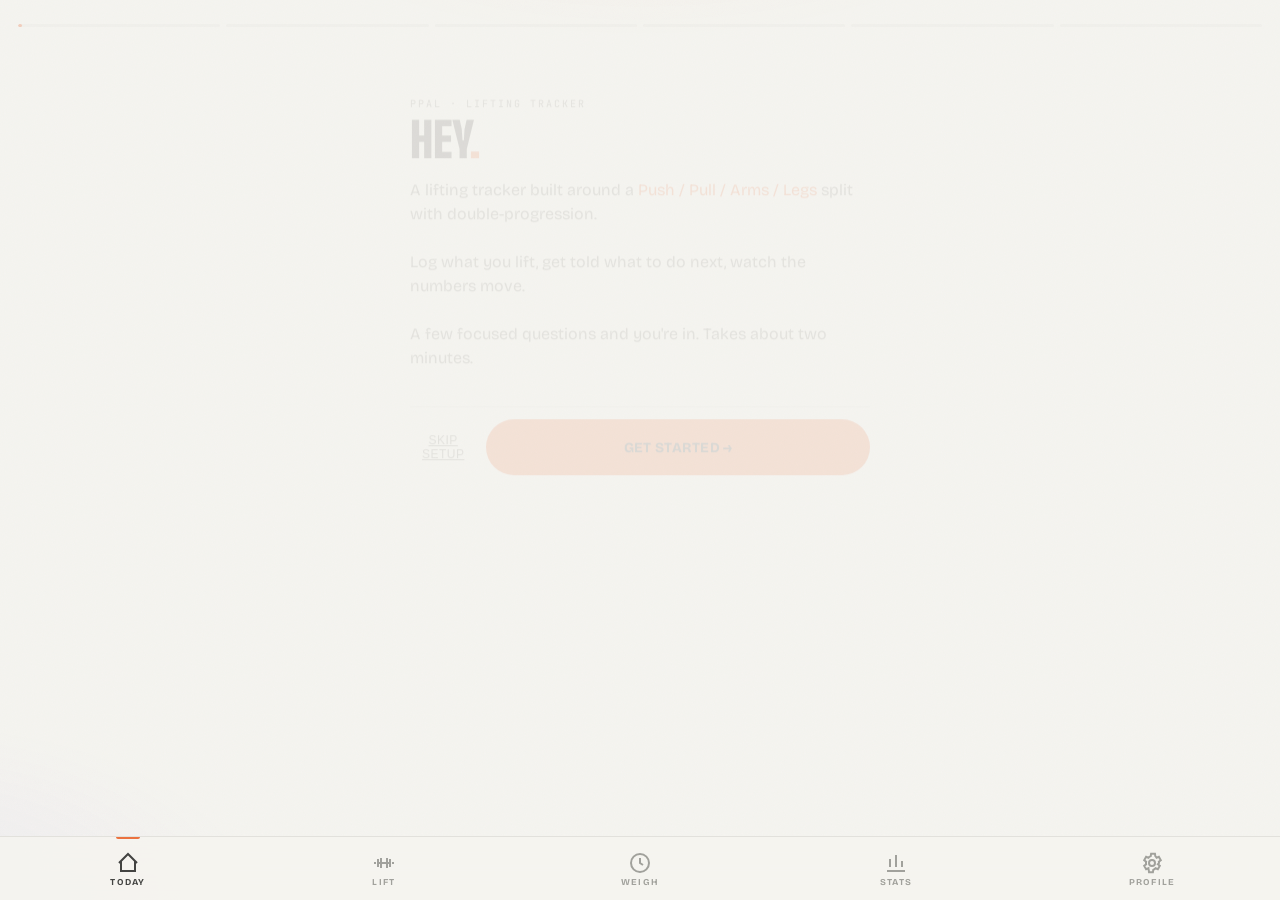
==== recovery.html @ 7fc4e5d6 "fix: repair modular startup and cache recovery" ====
<!DOCTYPE html>
<html lang="en">
<head>
<meta charset="UTF-8" />
<meta name="viewport" content="width=device-width, initial-scale=1.0" />
<title>Ascend Recovery</title>
<style>
  body {
    margin: 0;
    min-height: 100vh;
    display: grid;
    place-items: center;
    background: #f5f4f0;
    color: #111110;
    font-family: system-ui, -apple-system, BlinkMacSystemFont, "Segoe UI", sans-serif;
  }
  main {
    width: min(360px, calc(100vw - 32px));
    border: 1px solid #dddcd7;
    background: #fff;
    padding: 22px;
  }
  h1 {
    margin: 0 0 8px;
    font-size: 22px;
    line-height: 1.1;
  }
  p {
    margin: 0;
    color: #5a5a55;
    line-height: 1.45;
    font-size: 14px;
  }
</style>
</head>
<body>
<main>
  <h1>Refreshing Ascend</h1>
  <p>Clearing the old local app cache and reopening the fixed build.</p>
</main>
<script>
(async function recoverAscend() {
  try {
    if ("serviceWorker" in navigator) {
      const regs = await navigator.serviceWorker.getRegistrations();
      await Promise.all(regs.map(reg => reg.unregister()));
    }
    if ("caches" in window) {
      const keys = await caches.keys();
      await Promise.all(keys.filter(key => key.startsWith("ascend-")).map(key => caches.delete(key)));
    }
  } catch (err) {
    console.warn("Ascend recovery cache clear failed", err);
  }
  location.replace("./index.html?v=2026-05-17.16&recovered=1");
})();
</script>
</body>
</html>
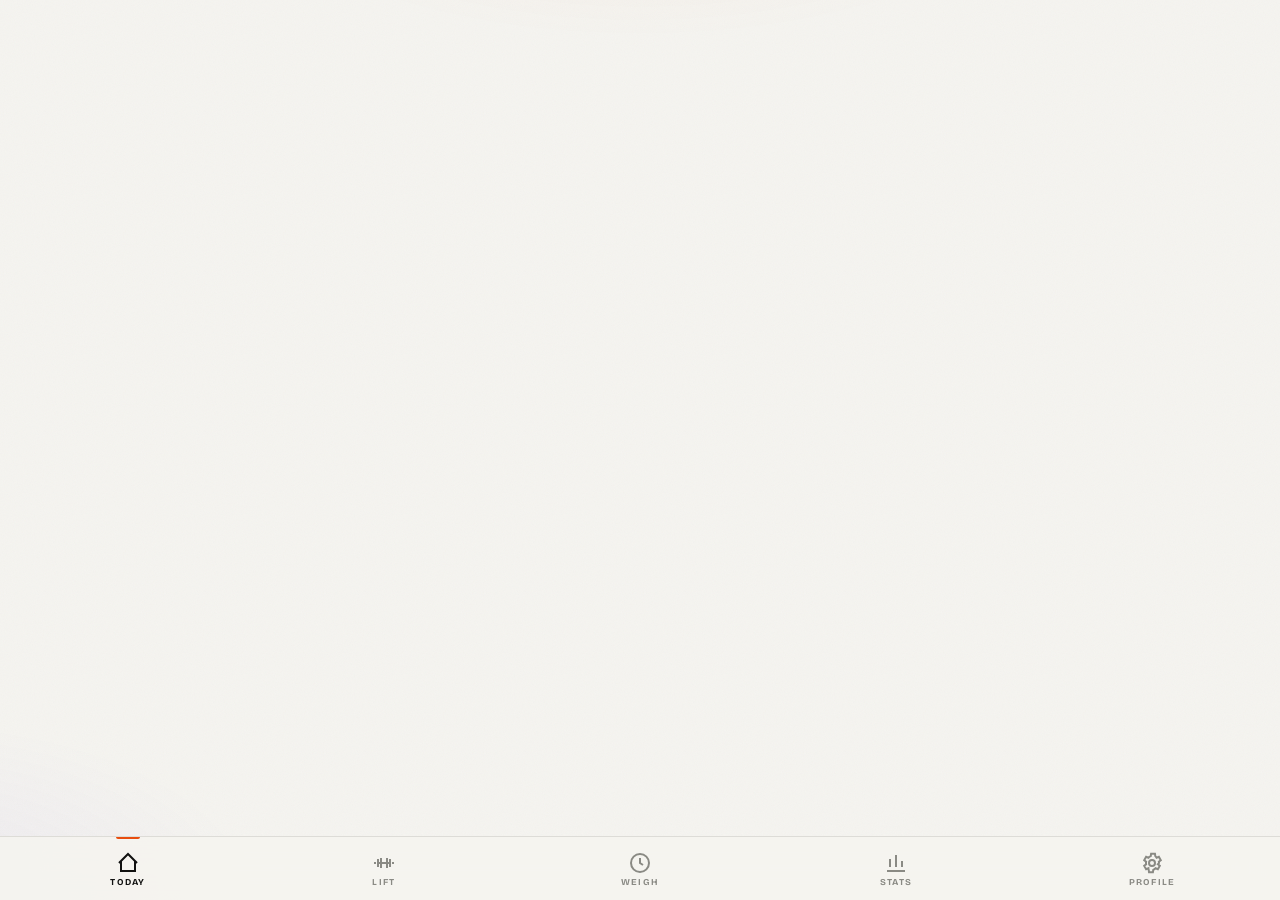
==== commit 9dc9303a: "refactor(phase9.5-commit6a): extract Today renderer" ====
--- a/recovery.html
+++ b/recovery.html
@@ -52,7 +52,7 @@
   } catch (err) {
     console.warn("Ascend recovery cache clear failed", err);
   }
-  location.replace("./index.html?v=2026-05-17.16&recovered=1");
+  location.replace("./index.html?v=2026-05-17.17&recovered=1");
 })();
 </script>
 </body>
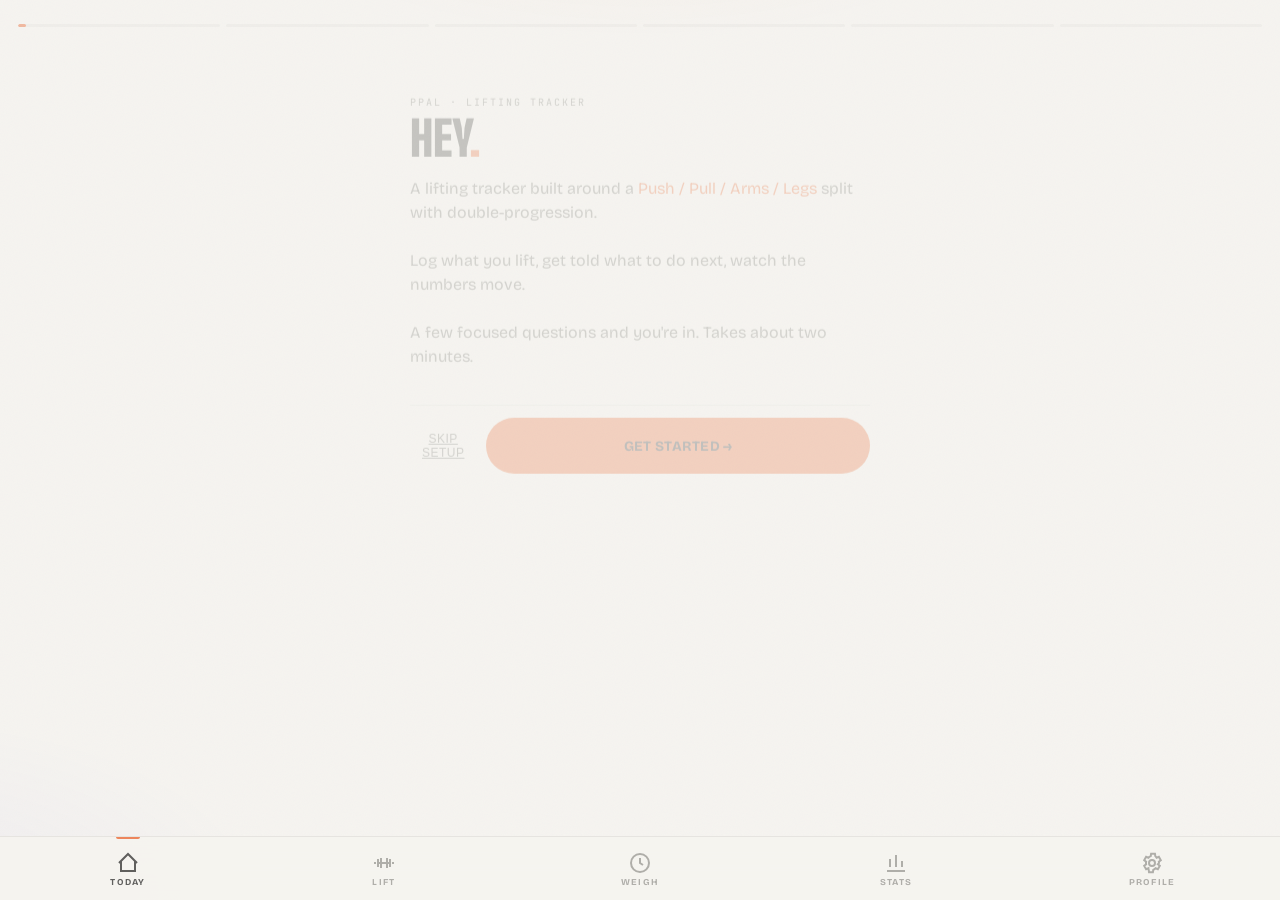
==== commit f7fc86da: "refactor(phase9.5-commit6b): extract Lift and workout renderers" ====
--- a/recovery.html
+++ b/recovery.html
@@ -52,7 +52,7 @@
   } catch (err) {
     console.warn("Ascend recovery cache clear failed", err);
   }
-  location.replace("./index.html?v=2026-05-17.17&recovered=1");
+  location.replace("./index.html?v=2026-05-17.18&recovered=1");
 })();
 </script>
 </body>
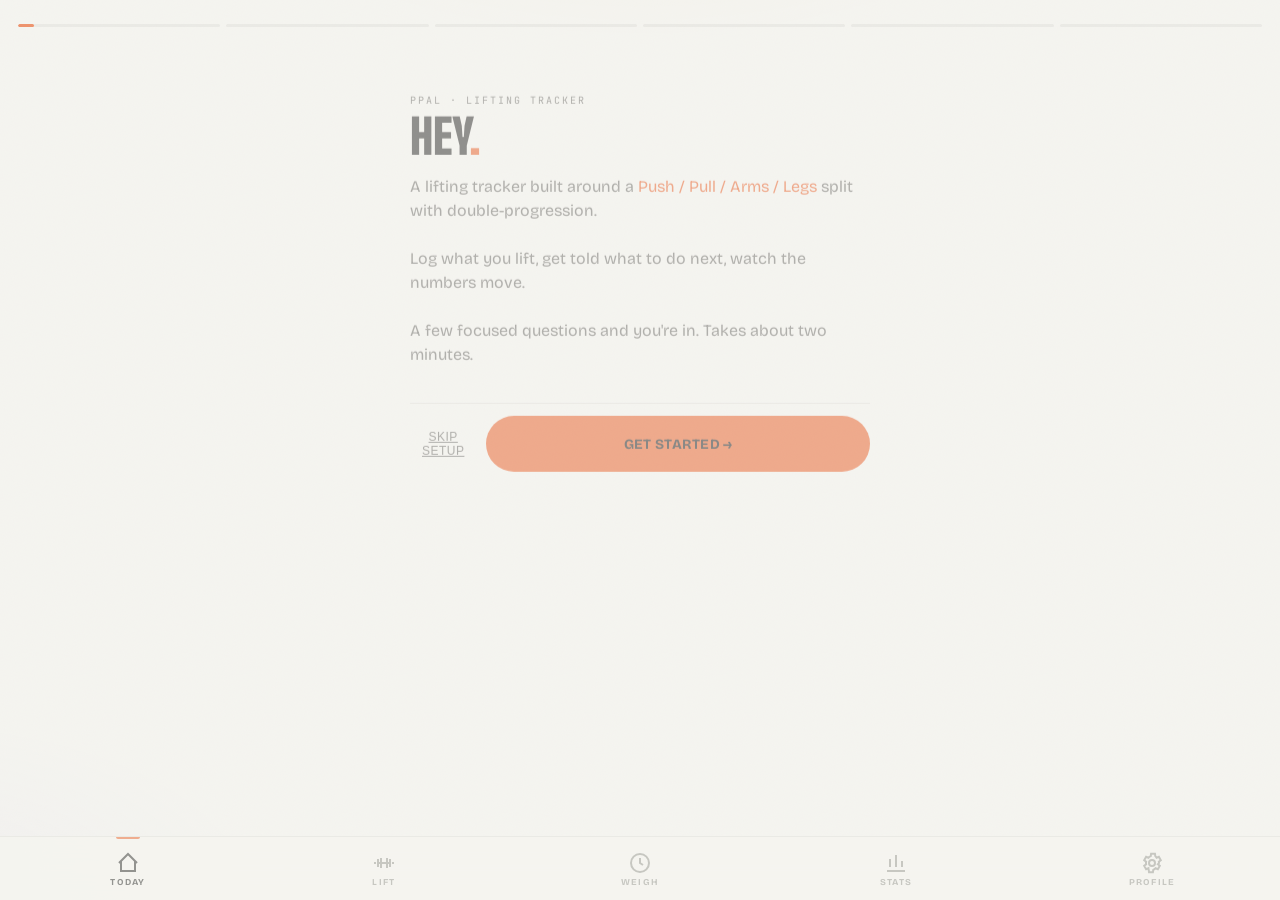
==== commit bb546393: "fix: keep Today weekly selector on page" ====
--- a/recovery.html
+++ b/recovery.html
@@ -52,7 +52,7 @@
   } catch (err) {
     console.warn("Ascend recovery cache clear failed", err);
   }
-  location.replace("./index.html?v=2026-05-17.18&recovered=1");
+  location.replace("./index.html?v=2026-05-17.20&recovered=1");
 })();
 </script>
 </body>
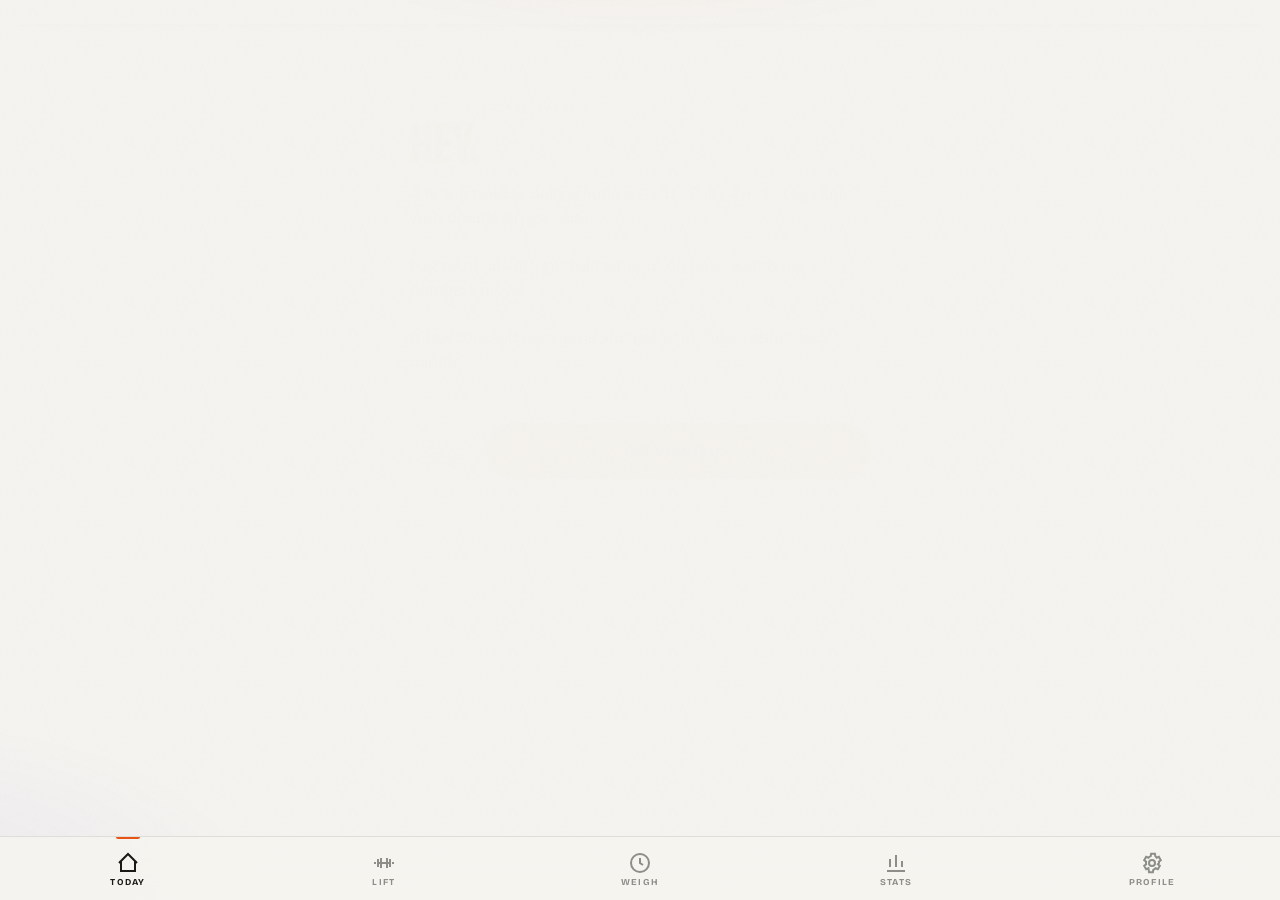
==== commit 391a0ec5: "fix: show scheduled workout on Today overview" ====
--- a/recovery.html
+++ b/recovery.html
@@ -52,7 +52,7 @@
   } catch (err) {
     console.warn("Ascend recovery cache clear failed", err);
   }
-  location.replace("./index.html?v=2026-05-17.20&recovered=1");
+  location.replace("./index.html?v=2026-05-17.21&recovered=1");
 })();
 </script>
 </body>
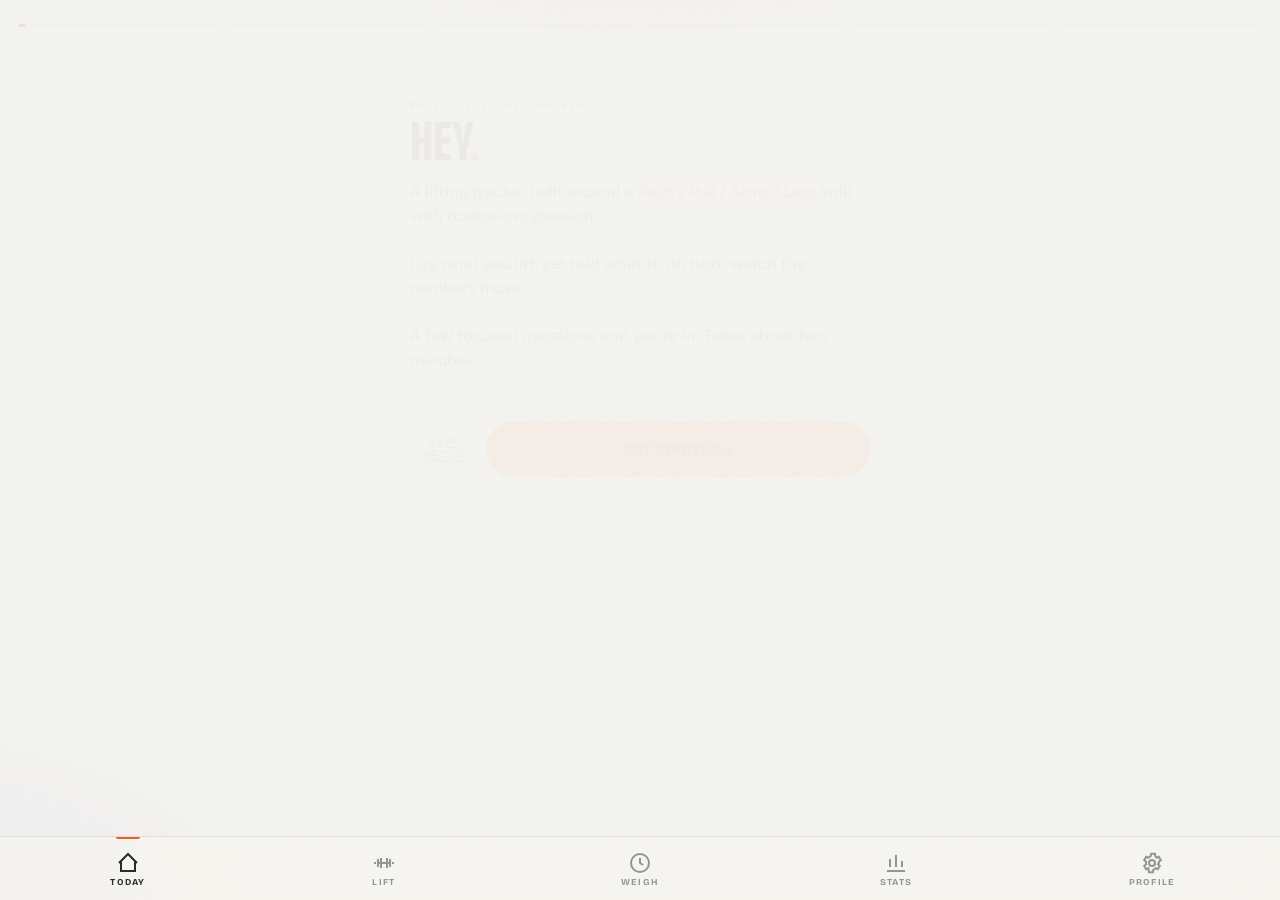
==== commit 95d08b6e: "Add persistent cache repair route" ====
--- a/recovery.html
+++ b/recovery.html
@@ -52,7 +52,7 @@
   } catch (err) {
     console.warn("Ascend recovery cache clear failed", err);
   }
-  location.replace("./index.html?v=2026-05-17.21&recovered=1");
+  location.replace("./?recovered=20260718.2");
 })();
 </script>
 </body>
